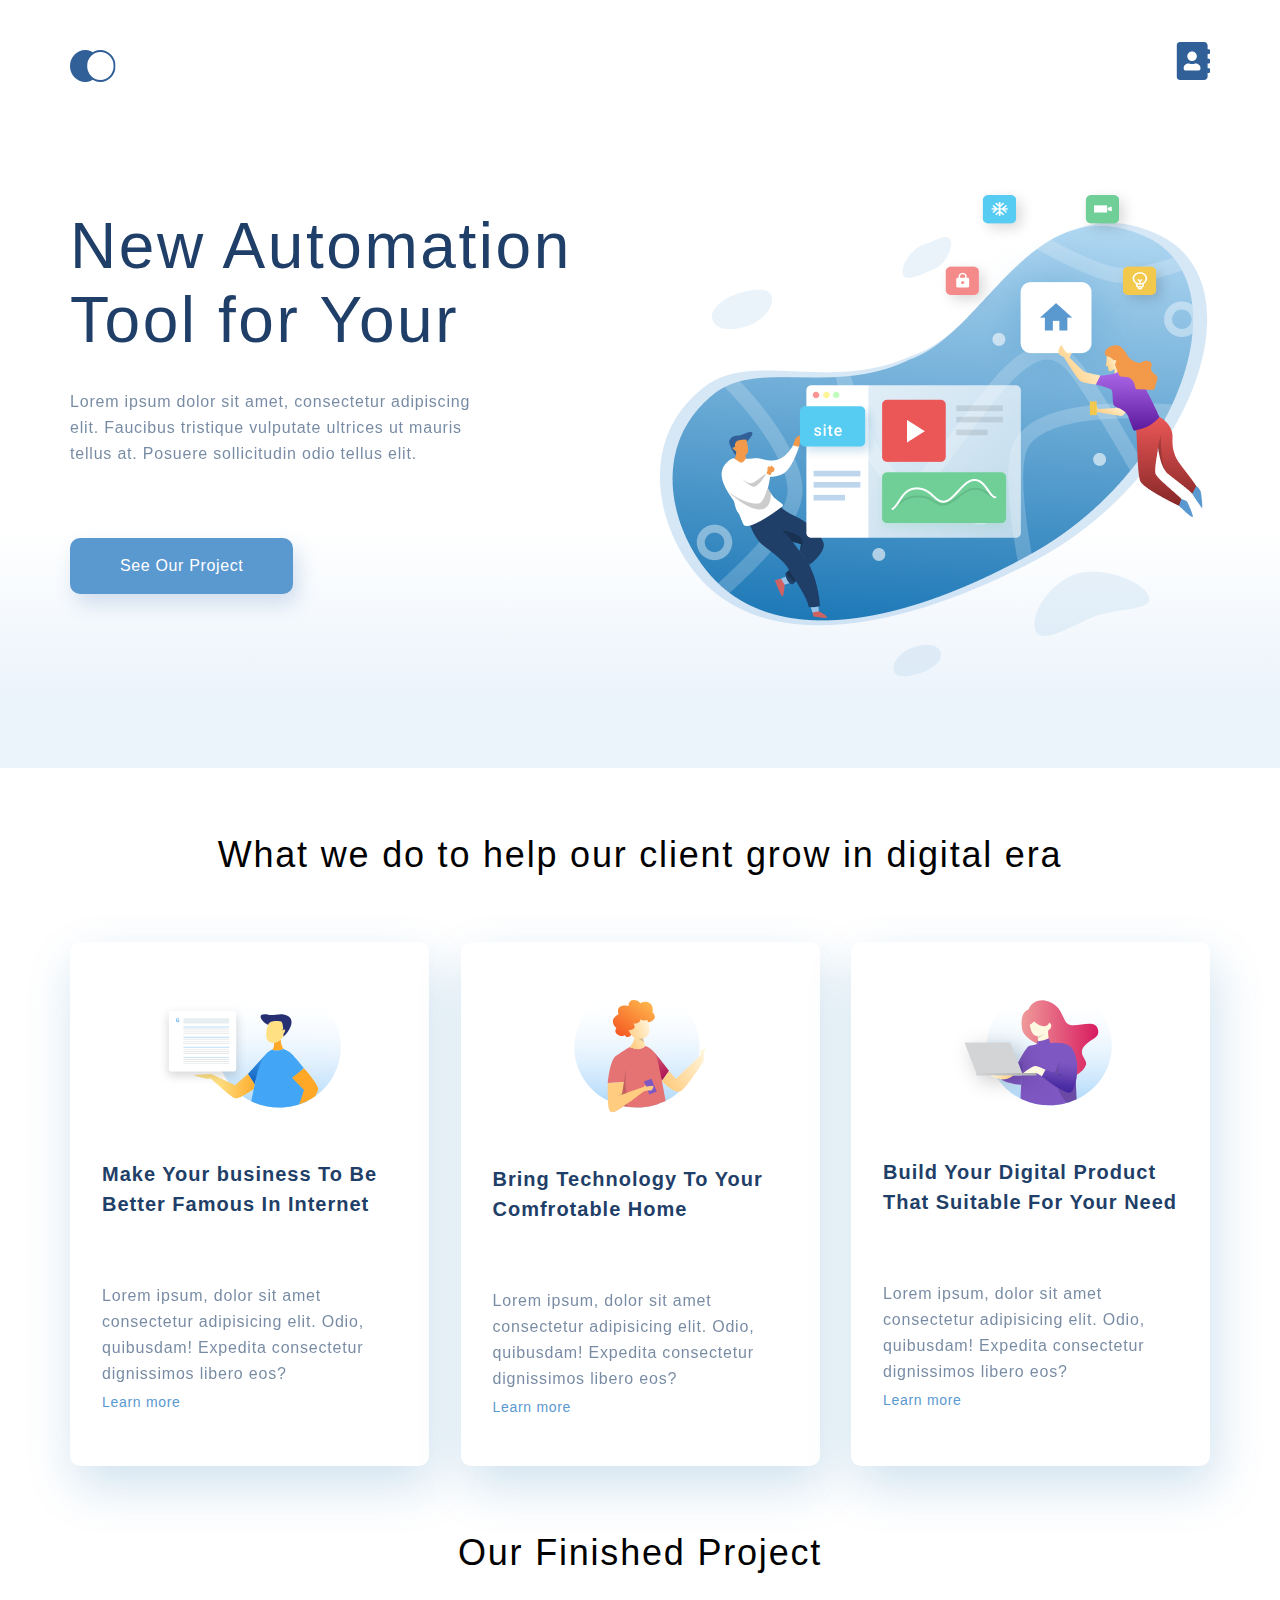
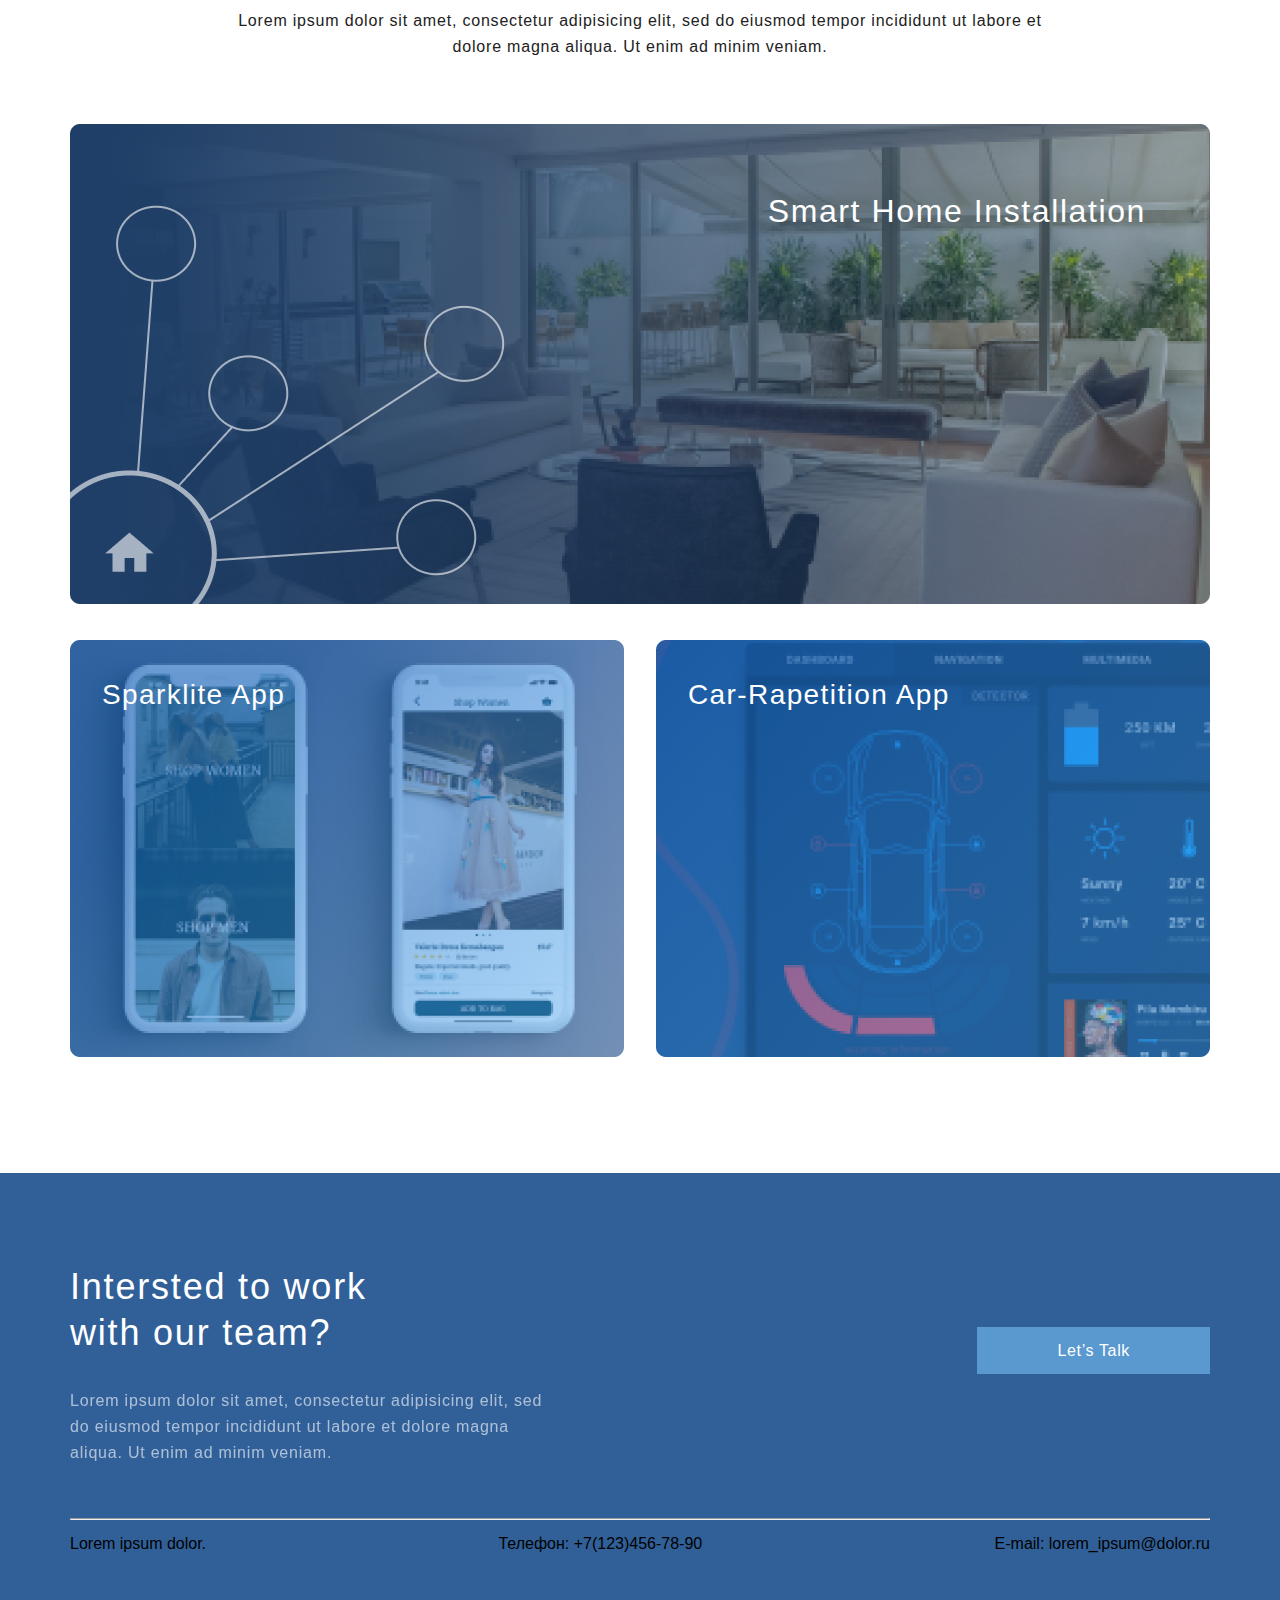
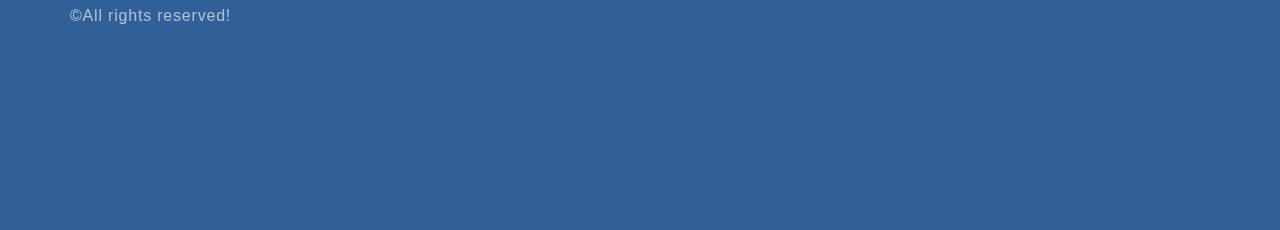
==== index.html @ 9e3e836c "init" ====
<!DOCTYPE html>
<html lang="en">
<head>
    <meta charset="UTF-8">
    <meta http-equiv="X-UA-Compatible" content="IE=edge">
    <meta name="viewport" content="width=device-width, initial-scale=1.0">
    <title>My Page</title>
    <link rel="stylesheet" href="style.css">
</head>
<body>
    <header class="header">
        <div class="container header-content">
            <ul class="header-nav__link" >
                <li><a href="index.html"><img src="images/logo.svg" alt="logo"></a></li>
                <li><a href="contacts.html"><img src="images/contacts.svg" alt="contacts"></a></li>
            </ul>
            
            <div class="header-section">
                <h1 class="header-heading">New Automation Tool for Your</h1>
                <p class="text header-text">
                    Lorem ipsum dolor sit amet, consectetur adipiscing elit. Faucibus tristique vulputate ultrices ut mauris tellus at. Posuere sollicitudin odio tellus elit.
                </p>
                <a href="#" class="header-button">See Our Project</a>
            </div>
        </div>
    </header>

    <main class="container">
        <section class="main-describe">
            <h3 class="heading">What we do to help our client grow in digital era</h3>
            <div class="main-describe__items">
                <div class="main-describe__item-one">
                    <img class="item-img" src="images/item1.svg" alt="card 1">
                    <h4 class="heading-mini">Make Your business To Be Better Famous In Internet</h4>
                    <p class="text main-describe__items-text">
                        Lorem ipsum, dolor sit amet consectetur adipisicing elit. Odio, quibusdam! Expedita consectetur dignissimos libero eos?
                    </p>
                    <a href="#" class="item-link">Learn more</a>
                </div>

                <div class="main-describe__item-one">
                    <img class="item-img" src="images/item2.svg" alt="card 2">
                    <h4 class="heading-mini">Bring Technology To Your Comfrotable Home</h4>
                    <p class="text main-describe__items-text">
                        Lorem ipsum, dolor sit amet consectetur adipisicing elit. Odio, quibusdam! Expedita consectetur dignissimos libero eos?
                    </p>
                    <a href="#" class="item-link">Learn more</a>
                </div>

                <div class="main-describe__item-one">
                    <img class="item-img" src="images/item3.svg" alt="card 3">
                    <h4 class="heading-mini">Build Your Digital Product That Suitable For Your Need</h4>
                    <p class="text main-describe__items-text">
                        Lorem ipsum, dolor sit amet consectetur adipisicing elit. Odio, quibusdam! Expedita consectetur dignissimos libero eos?
                    </p>
                    <a href="#" class="item-link">Learn more</a>
                </div>
            </div>
        </section>
    
        <section class="main-project">
            <h3 class="heading">Our Finished Project</h3>
            <p class="text main-text__project">
                Lorem ipsum dolor sit amet, consectetur adipisicing elit, sed do eiusmod tempor incididunt ut labore et dolore magna aliqua. Ut enim ad minim veniam.
            </p>
            <div class="main-project__item">
                <img class="main-project__img" src="images/project_1.png" alt="photo 1">
                <p class="main-project__text">
                    Smart Home Installation
                </p>
            </div>
            <div class="main-project__parent">
                <div class="main-project__item main-project__item_margin">
                    <img class="main-project__img" src="images/project-2.png" alt="photo 2">
                    <p class="main-project__item_text">
                        Sparklite App
                    </p>
                </div>
                <div class="main-project__item">
                    <img class="main-project__img" src="images/project-3.png" alt="photo 3">
                    <p class="main-project__item_text">
                        Car-Rapetition App
                    </p>
                </div>
            </div>
        </section>
    </main>

    <footer class="footer">
        <div class="container">
                <div class="footer-describe">
                    <div class="footer-describe__item">
                        <h3 class="heading footer-describe__title">Intersted to work
                            with our team?</h3>
                        <p class="text footer-text">
                            Lorem ipsum dolor sit amet, consectetur adipisicing elit, sed do eiusmod tempor incididunt ut labore et dolore magna aliqua. Ut enim ad minim veniam.
                        </p>
                    </div>
                    <div class="footer-button">
                        <a class="footer-button__text" href="#">Let’s Talk</a>
                    </div>
                </div>
    
                <hr class="footer-hr">
    
                <div class="footer-contacts">
                    <ul class="footer-nav__link">
                        <li>Lorem ipsum dolor.</li>
                        <li>Телефон: +7(123)456-78-90</li>
                        <li>E-mail: lorem_ipsum@dolor.ru</li>
                    </ul>
                    <div class="footer-rights">
                        <p class="text footer-text">
                            &copy;All rights reserved! <br> 
                        </p>
                    </div>
                </div>
        </div>
    </footer>
</body>
</html>
---- style.css ----
* {
    margin: 0;
    padding: 0;
}

body {
    font-family: sans-serif;
}

.container {
    width: 1140px;
    margin: 0 auto;
}

.text {
    font-size: 16px;
    line-height: 26px;
    color: #1F3F68;
    line-height: 26px;
    letter-spacing: 0.05em;
    opacity: 0.6;
}

.h2 {
    font-weight: 500;
    font-size: 44px;
    text-align: center;
}

.heading {
    font-size: 36px;
    text-align: center;
    font-weight: 300;
    line-height: 46px;
    letter-spacing: 0.05em;
}

.heading-mini {
    font-size: 20px;
    line-height: 30px;
    color: #1F3F68;
    letter-spacing: 0.05em;
    margin-bottom: 14px;
}

.input {
    border: 1px solid #356EAD;
    box-sizing: border-box;
    border-radius: 10px;
    opacity: 0.4;
}

.button {
    background: #5A98D0;
    box-shadow: 5px 20px 50px rgba(16, 112, 177, 0.2);
    border-radius: 10px;
    font-weight: 500;
    font-size: 16px;
    line-height: 26px;
    text-align: center;
    color: #FFFFFF;
    text-transform: uppercase;
}

.header {
    height: 768px;
    background: linear-gradient(0deg, #EBF3FB 8.84%, rgba(152, 195, 232, 0) 31.12%);
    box-sizing: border-box;
}

.header-content {
    display: flex;
    flex-direction: column;
    height: 100%;
}

.header-nav__link {
    padding-top: 42px;
    box-sizing: border-box;
}

.header-nav__link, .footer-nav__link {
    list-style-type: none;
    display: flex;
    justify-content: space-between;
}

.header-section {
    padding-top: 115px;
    flex-grow: 1;
    background-image: url('images/header-bg.png');
    background-repeat: no-repeat;
    background-position: right center;
}

.header-heading {
    font-size: 64px;
    font-weight: 300;
    width: 510px;
    color: #1F3F68;
    line-height: 74px;
    letter-spacing: 0.04em;
    margin-bottom: 32px;
}

.header-text {
    width: 425px;
}

.header-button{
    font-size: 16px;
    line-height: 26px;
    text-align: center;
    letter-spacing: 0.04em;
    color: #FFFFFF;
    background: #5A98D0;
    box-shadow: 5px 10px 20px rgba(53, 110, 173, 0.2);
    border-radius: 10px;
    padding: 15px 50px;
    text-decoration: none;
    display: inline-block;
    margin-top: 71px;
}

.main-describe {
   padding-top: 64px; 
}

.main-describe__items {
    padding-top: 64px;
    padding-bottom: 64px;
    display: flex;
    justify-content: space-between;
}

.main-describe__item-one {
    width: 359px;
    padding: 44px 32px;
    box-sizing: border-box;
    background-color: #FFFFFF;
    box-shadow: 5px 20px 50px rgba(16, 112, 177, 0.2);
    border-radius: 10px;
    display: flex;
    flex-direction: column;
}

.main-describe__items-text {
    margin-top: 50px;
}

.item-link {
    font-size: 14px;
    line-height: 30px;
    letter-spacing: 0.05em;
    color: #5A98D0;
    text-decoration: none;
}

.item-img {
    align-self: center;
    margin-bottom: 51px;
}

.main-project__parent {
    display: flex;
    justify-content: space-between;
    margin-top: 32px;
    margin-bottom: 112px;
}

.main-project__img {
    width: 100%;
}

.main-project__item {
    position: relative;
    flex-grow: 1;
}

.main-project__item_text {
    font-size: 28px;
    line-height: 46px;
    letter-spacing: 0.05em;
    color: #FFFFFF;
    position: absolute;
    top: 32px;
    left: 32px;
}

.main-project__item_margin {
    margin-right: 32px;
}

.main-project__text {
    font-size: 32px;
    line-height: 46px;
    text-align: right;
    letter-spacing: 0.05em;
    color: #FFFFFF;
    position: absolute;
    top: 64px;
    right: 64px;
}

.main-project__title {
    margin-top: 20px;
}

.main-text__project {
    width: 75%;
    margin: 32px auto 64px;
    color: #222222;
    opacity: 1;
    text-align: center;
}

.contacts-title {
    margin-top: 40px;
}

.contacts-text {
    text-align: center;
    margin-top: 50px;
}
.contacts-content {
    margin-top: 60px;
    display: flex;
    justify-content: space-between;   
}

.contacts-section {
    flex-grow: 1;
}

.map {
    width: 1140px;
}


.footer {
    background: #316099;
    height: 657px;
}

.footer-describe {
    display: flex;
    justify-content: space-between;
}

.footer-describe__title {
    text-align: left;
    padding-top: 91px;
    padding-bottom: 32px;
    width: 340px;
    letter-spacing: 0.05em;
    color: #FFFFFF;
}

.footer-describe__item {
    width: 495px;
    height: 300px;
    margin-bottom: 30px;
    box-sizing: border-box;    
}

.footer-button {
    margin-top: 165px;
}

.footer-button__text {
    font-size: 16px;
    line-height: 26px;
    text-align: center;
    letter-spacing: 0.04em;
    color: #FFFFFF;
    background: #5A98D0;
    padding: 15px 80px;
    text-decoration: none;
}

.footer-hr {
    margin-top: 15px;
}

.footer-text {
    color: white;
    width: 494.77px;
}

.footer-contacts {
    height: 200px;
    margin-top: 15px;
    box-sizing: border-box;    
}

.footer-rights {
    margin-top: 50px;
    height: 50px;
    box-sizing: border-box; 
}
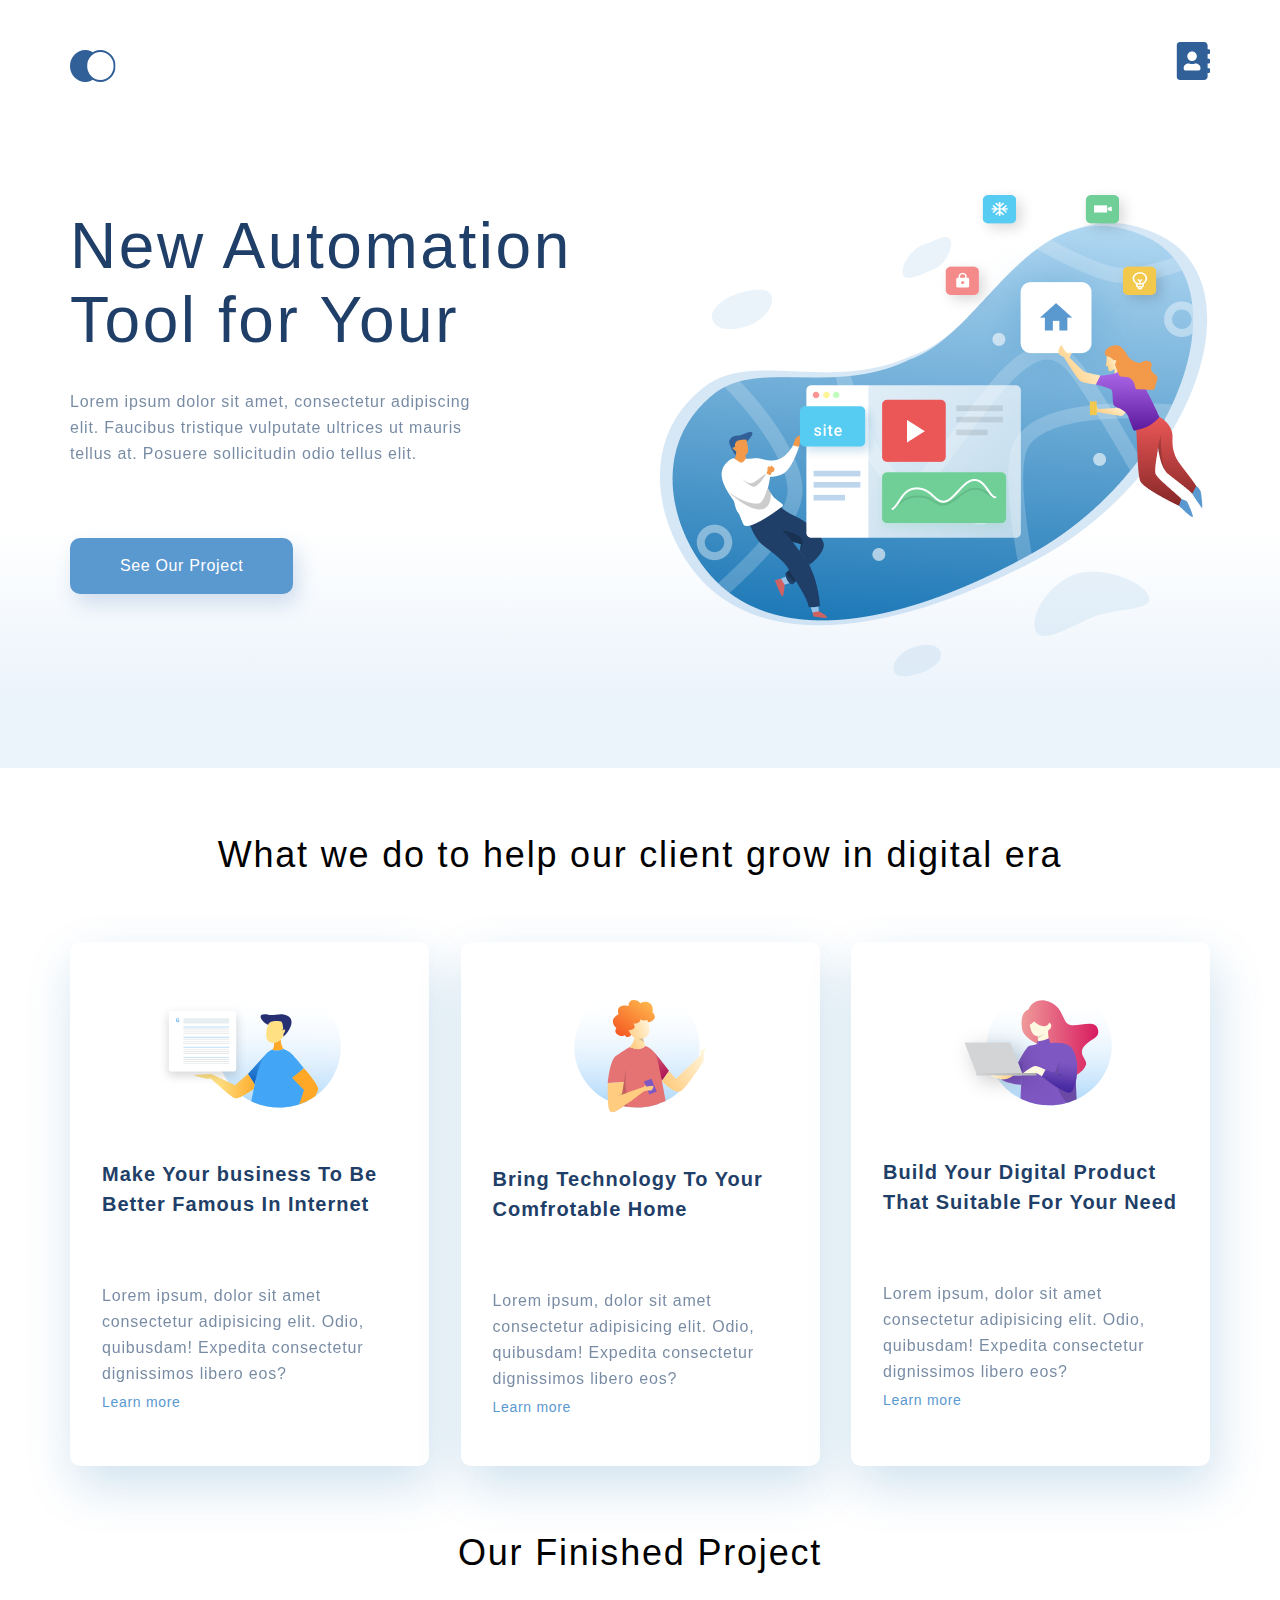
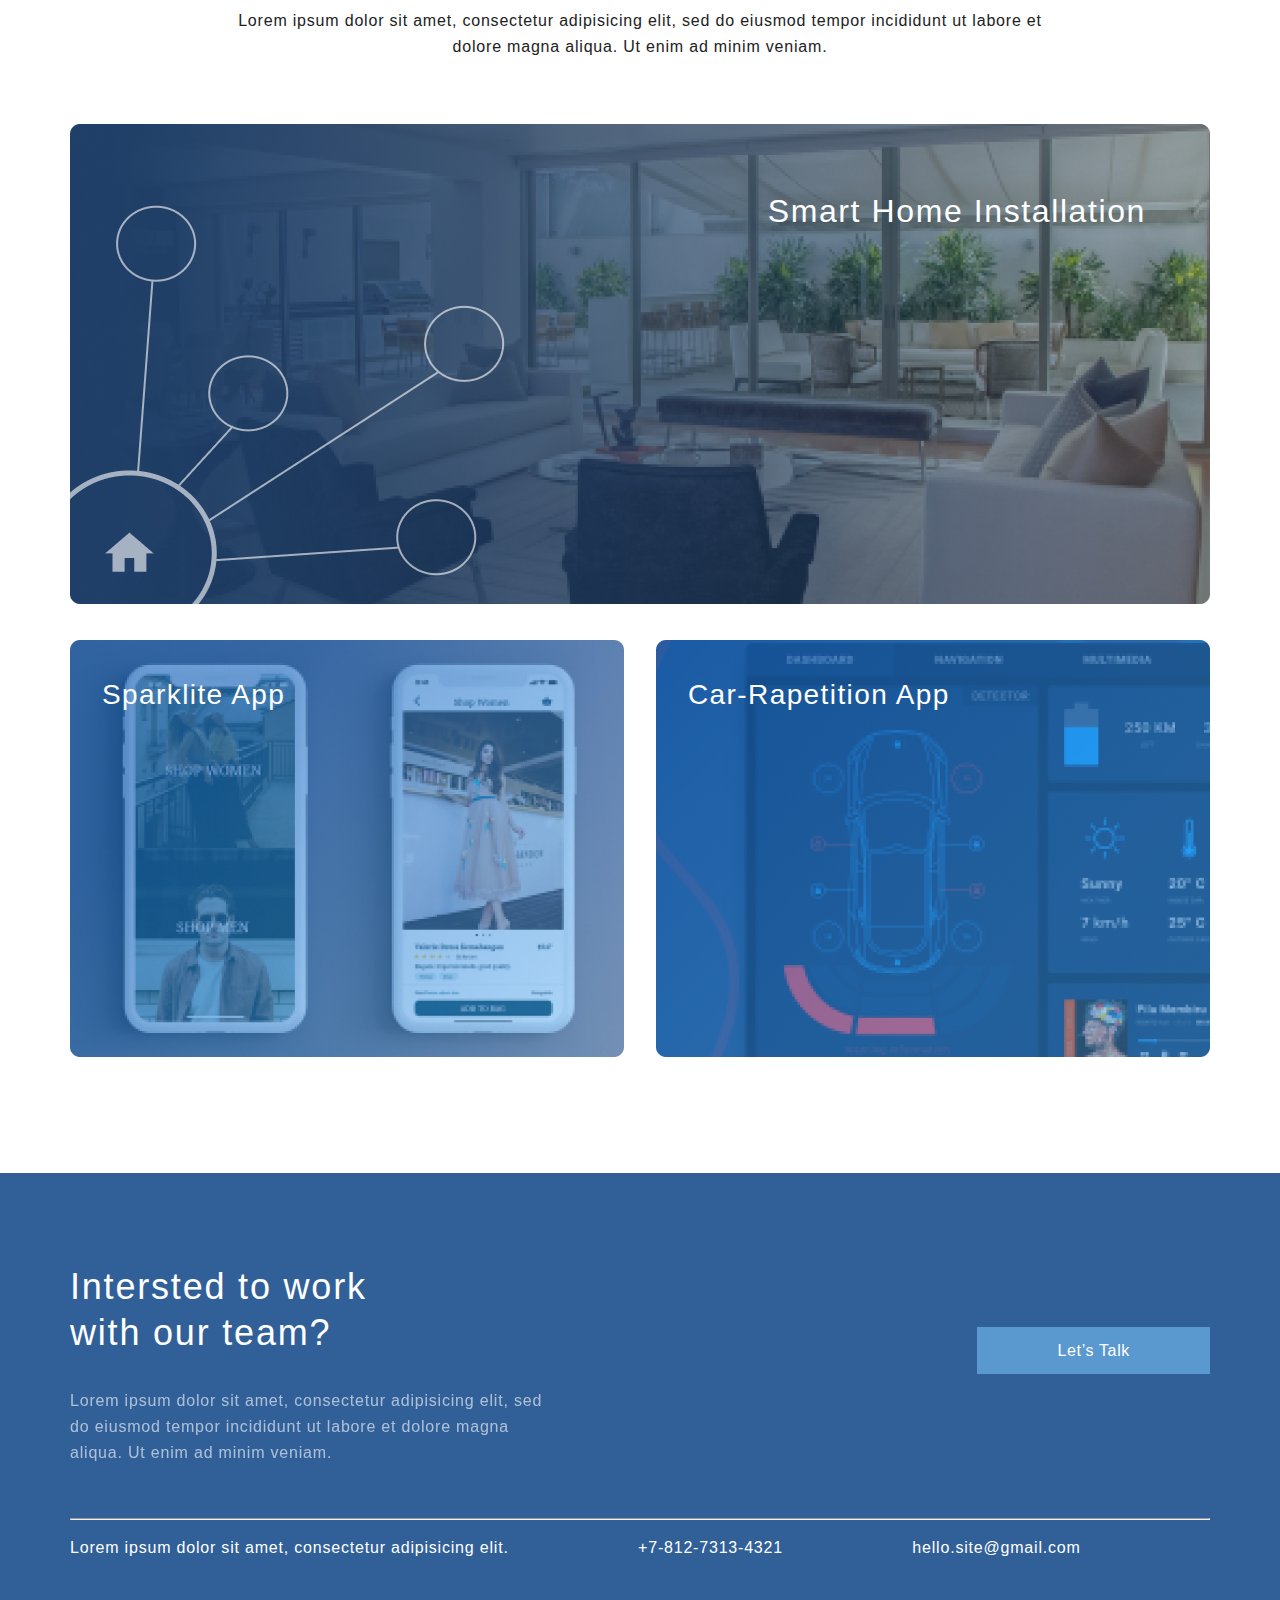
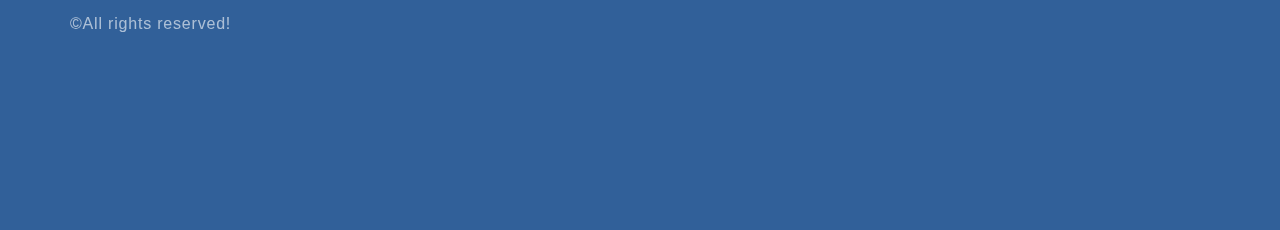
==== commit 72f39055: "change footer" ====
--- a/index.html
+++ b/index.html
@@ -105,9 +105,9 @@
     
                 <div class="footer-contacts">
                     <ul class="footer-nav__link">
-                        <li>Lorem ipsum dolor.</li>
-                        <li>Телефон: +7(123)456-78-90</li>
-                        <li>E-mail: lorem_ipsum@dolor.ru</li>
+                        <li class="footer-nav__link-item">Lorem ipsum dolor sit amet, consectetur adipisicing elit.</li>
+                        <li class="footer-nav__link-item">+7-812-7313-4321</li>
+                        <li class="footer-nav__link-item">hello.site@gmail.com</li>
                     </ul>
                     <div class="footer-rights">
                         <p class="text footer-text">
--- a/style.css
+++ b/style.css
@@ -282,6 +282,19 @@
     margin-top: 15px;
 }
 
+.footer-nav__link {
+    font-size: 16px;
+    line-height: 26px;
+    letter-spacing: 0.05em;
+    color: #FFFFFF;
+    display: flex;
+    justify-content: space-between;
+}
+
+.footer-nav__link-item {
+    flex-grow: 1;
+}
+
 .footer-text {
     color: white;
     width: 494.77px;
